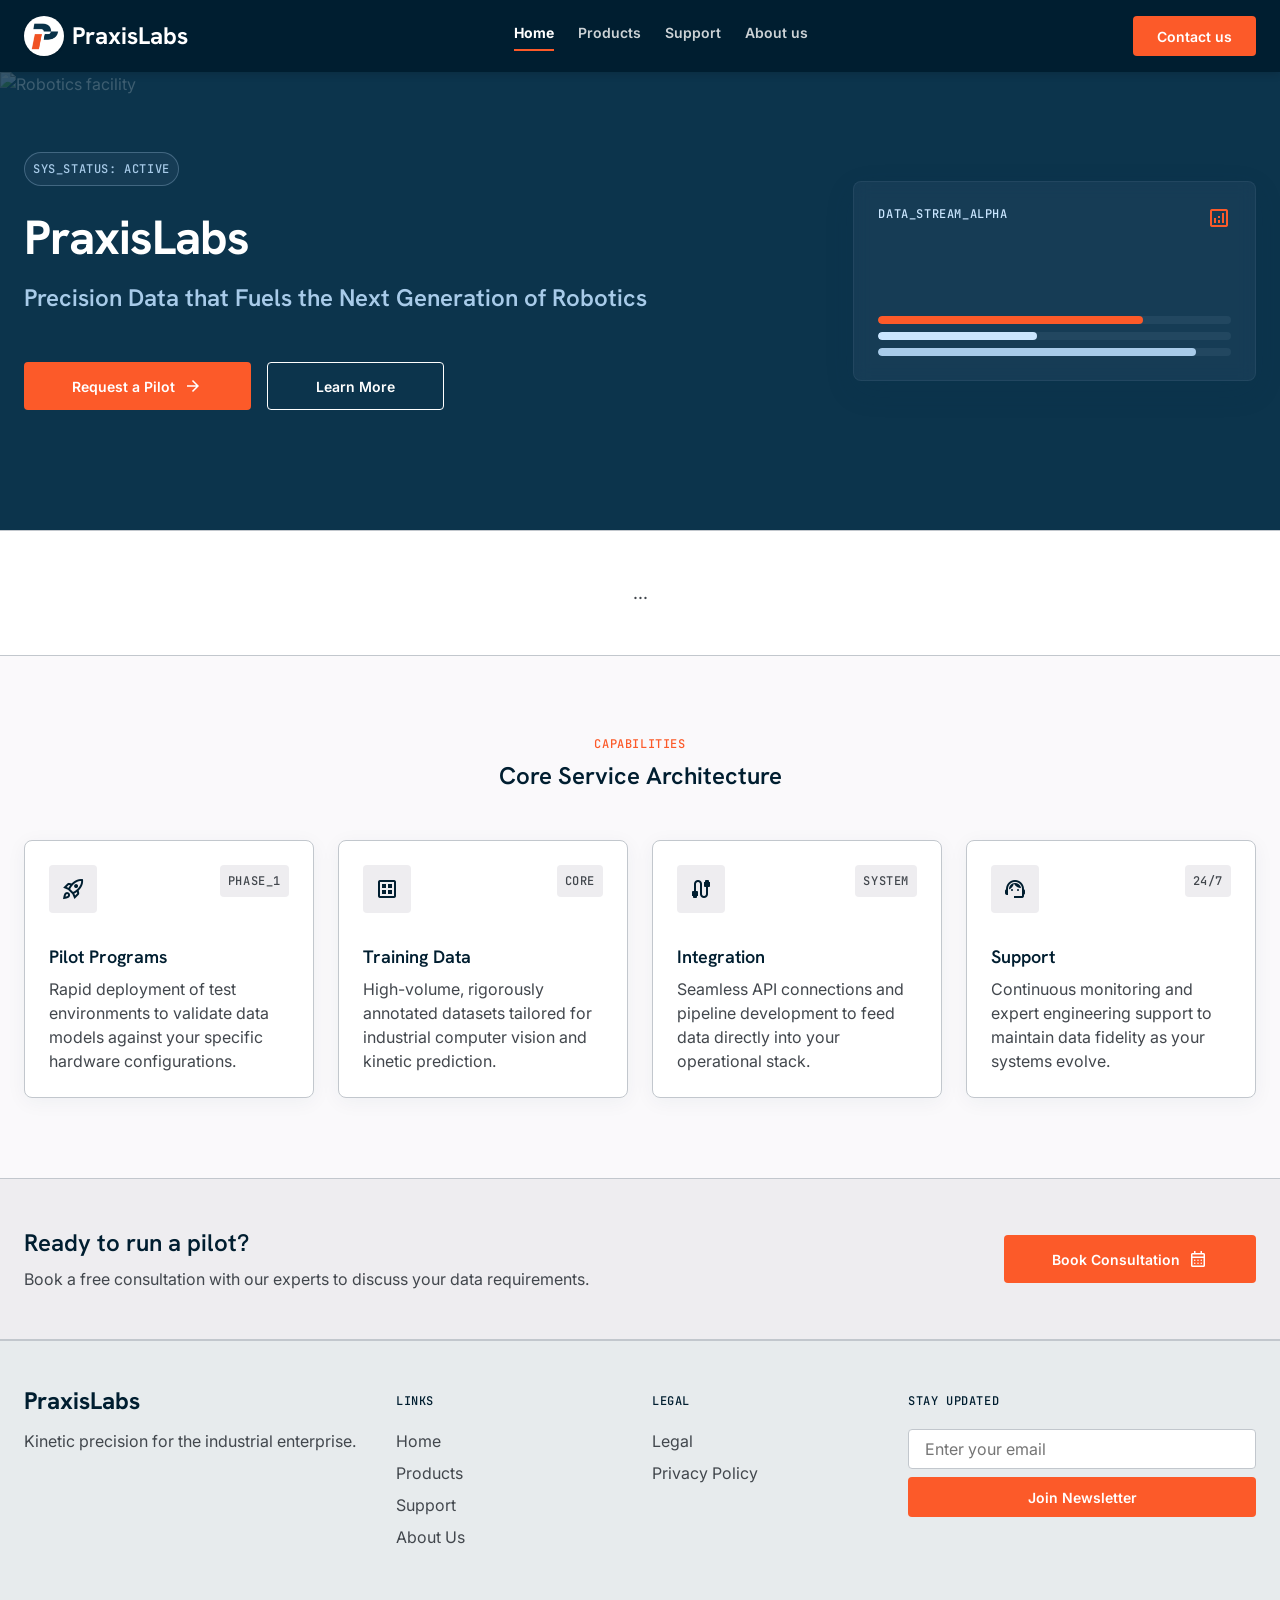
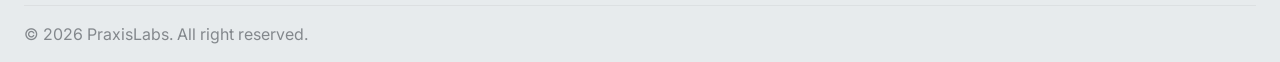
==== index.html @ 70501f69 "Initial commit: PraxisLabs website with Home, Support, About, Contact pages" ====
<!DOCTYPE html>
<html lang="en">
<head>
<meta charset="utf-8"/>
<meta name="viewport" content="width=device-width, initial-scale=1.0"/>
<title>PraxisLabs - Precision Data for Robotics</title>
<meta name="description" content="PraxisLabs provides labeled robot data, matched with different robots and components. Precision data that fuels the next generation of robotics."/>
<link rel="stylesheet" href="index.css"/>
</head>
<body>

<!-- ===== NAVBAR ===== -->
<nav class="navbar" id="navbar">
  <div class="navbar-inner">
    <div class="navbar-brand">
      <div class="logo-circle"><img alt="PraxisLabs Logo" src="praxislabs_robotics_data_website/photos/logo.png"/></div>
      <span class="brand-name" style="color:#fff">PraxisLabs</span>
    </div>
    <div class="navbar-links" id="nav-links">
      <a href="#" data-page="home" class="active">Home</a>
      <a href="#" data-page="products">Products</a>
      <a href="#" data-page="support">Support</a>
      <a href="#" data-page="about">About us</a>
    </div>
    <div style="display:flex;align-items:center;gap:16px">
      <button class="btn-contact-nav" data-page="contact">Contact us</button>
      <button class="hamburger" id="hamburger"><span class="material-symbols-outlined">menu</span></button>
    </div>
  </div>
</nav>

<div class="page-content">

<!-- ===== HOME PAGE ===== -->
<div class="page active" id="page-home">
  <section class="hero">
    <div class="hero-bg"><img alt="Robotics facility" src="https://images.unsplash.com/photo-1485827404703-89b55fcc595e?w=1400&q=80"/></div>
    <div class="container hero-content">
      <div class="hero-grid">
        <div>
          <div style="margin-bottom:24px"><span class="chip" style="background:rgba(64,98,124,0.2);color:#a8cbe9;border:1px solid rgba(168,203,233,0.3);border-radius:9999px">SYS_STATUS: ACTIVE</span></div>
          <h1 class="display-lg" style="margin-bottom:16px">PraxisLabs</h1>
          <h2 class="headline-md hero-tagline">Precision Data that Fuels the Next Generation of Robotics</h2>
          <div class="hero-buttons">
            <button class="btn-primary" data-page="contact">Request a Pilot <span class="material-symbols-outlined" style="font-size:20px">arrow_forward</span></button>
            <button class="btn-secondary" onclick="document.getElementById('intro-section').scrollIntoView({behavior:'smooth'})">Learn More</button>
          </div>
        </div>
        <div class="data-panel-wrap">
          <div class="data-panel">
            <div style="display:flex;justify-content:space-between;align-items:start"><span class="label-sm" style="color:#cae6ff">DATA_STREAM_ALPHA</span><span class="material-symbols-outlined" style="color:#fc5a29">analytics</span></div>
            <div style="display:flex;flex-direction:column;gap:8px;margin-top:48px">
              <div class="progress-bar"><div class="progress-fill" style="width:75%;background:#fc5a29"></div></div>
              <div class="progress-bar"><div class="progress-fill" style="width:45%;background:#cae6ff"></div></div>
              <div class="progress-bar"><div class="progress-fill" style="width:90%;background:#a8cbe9"></div></div>
            </div>
          </div>
        </div>
      </div>
    </div>
  </section>
  <section class="intro-section" id="intro-section">
    <div class="container" style="text-align:center">
      <p class="body-lg" style="color:var(--on-surface-variant);max-width:768px;margin:0 auto">...</p>
    </div>
  </section>
  <section class="services-section">
    <div class="container">
      <div style="text-align:center;margin-bottom:48px">
        <span class="label-sm" style="color:var(--secondary-container);text-transform:uppercase;display:block;margin-bottom:8px">Capabilities</span>
        <h2 class="headline-md" style="color:var(--primary)">Core Service Architecture</h2>
      </div>
      <div class="services-grid">
        <div class="card service-card"><div style="display:flex;justify-content:space-between;align-items:start;margin-bottom:16px"><div class="icon-box"><span class="material-symbols-outlined">rocket_launch</span></div><span class="chip">PHASE_1</span></div><h3 class="headline-md" style="font-size:18px;line-height:24px;color:var(--primary);margin-bottom:8px">Pilot Programs</h3><p class="body-md" style="color:var(--on-surface-variant)">Rapid deployment of test environments to validate data models against your specific hardware configurations.</p></div>
        <div class="card service-card"><div style="display:flex;justify-content:space-between;align-items:start;margin-bottom:16px"><div class="icon-box"><span class="material-symbols-outlined">dataset</span></div><span class="chip">CORE</span></div><h3 class="headline-md" style="font-size:18px;line-height:24px;color:var(--primary);margin-bottom:8px">Training Data</h3><p class="body-md" style="color:var(--on-surface-variant)">High-volume, rigorously annotated datasets tailored for industrial computer vision and kinetic prediction.</p></div>
        <div class="card service-card"><div style="display:flex;justify-content:space-between;align-items:start;margin-bottom:16px"><div class="icon-box"><span class="material-symbols-outlined">cable</span></div><span class="chip">SYSTEM</span></div><h3 class="headline-md" style="font-size:18px;line-height:24px;color:var(--primary);margin-bottom:8px">Integration</h3><p class="body-md" style="color:var(--on-surface-variant)">Seamless API connections and pipeline development to feed data directly into your operational stack.</p></div>
        <div class="card service-card"><div style="display:flex;justify-content:space-between;align-items:start;margin-bottom:16px"><div class="icon-box"><span class="material-symbols-outlined">support_agent</span></div><span class="chip">24/7</span></div><h3 class="headline-md" style="font-size:18px;line-height:24px;color:var(--primary);margin-bottom:8px">Support</h3><p class="body-md" style="color:var(--on-surface-variant)">Continuous monitoring and expert engineering support to maintain data fidelity as your systems evolve.</p></div>
      </div>
    </div>
  </section>
  <section class="cta-banner">
    <div class="container"><div class="cta-inner">
      <div><h2 class="headline-md" style="color:var(--primary);margin-bottom:8px">Ready to run a pilot?</h2><p class="body-md" style="color:var(--on-surface-variant)">Book a free consultation with our experts to discuss your data requirements.</p></div>
      <button class="btn-primary" data-page="contact" style="white-space:nowrap">Book Consultation <span class="material-symbols-outlined" style="font-size:20px">calendar_month</span></button>
    </div></div>
  </section>
</div>

<!-- ===== SUPPORT PAGE ===== -->
<div class="page" id="page-support">
  <main class="container" style="padding-top:48px;padding-bottom:48px">
    <section class="support-hero">
      <h1 class="display-lg" style="color:var(--primary);margin-bottom:16px">How can we help?</h1>
      <div class="search-bar"><span class="material-symbols-outlined">search</span><input type="text" placeholder="Search for your problems…"/></div>
    </section>
    <section class="contact-grid">
      <div class="card contact-option"><div class="icon-circle"><span class="material-symbols-outlined">mail</span></div><h3 class="headline-md" style="color:var(--primary);margin-bottom:8px">Email Support</h3><p class="body-md" style="color:var(--on-surface-variant);margin-bottom:16px">Get in touch with our technical team directly.</p><a href="mailto:support@praxis.com" class="btn-text" style="color:var(--secondary-container);margin-top:auto">support@praxis.com</a></div>
      <div class="card contact-option"><div class="icon-circle"><span class="material-symbols-outlined">confirmation_number</span></div><h3 class="headline-md" style="color:var(--primary);margin-bottom:8px">Submit a Ticket</h3><p class="body-md" style="color:var(--on-surface-variant);margin-bottom:16px">Report an issue and track its resolution status.</p><button class="btn-sm" style="margin-top:auto">Open Portal</button></div>
      <div class="card contact-option" style="position:relative;overflow:hidden"><div style="position:absolute;top:16px;right:16px" class="chip">Active Pilots Only</div><div class="icon-circle" style="margin-top:8px"><span class="material-symbols-outlined">phone</span></div><h3 class="headline-md" style="color:var(--primary);margin-bottom:8px">Phone Support</h3><p class="body-md" style="color:var(--on-surface-variant);margin-bottom:16px">Immediate assistance for critical deployment issues.</p><button class="btn-outline-navy" style="margin-top:auto">Request Callback</button></div>
    </section>
    <section class="faq-section">
      <h2 class="display-lg-mobile" style="color:var(--primary);margin-bottom:24px;padding-bottom:8px;border-bottom:1px solid var(--outline-variant)">Frequently Asked Questions</h2>
      <div id="faq-list"></div>
    </section>
    <div class="response-time"><span class="material-symbols-outlined" style="font-size:20px">schedule</span><span class="label-sm">We reply within 1 business day</span></div>
  </main>
</div>

<!-- ===== ABOUT PAGE ===== -->
<div class="page" id="page-about">
  <header class="about-hero">
    <div class="container"><div class="about-hero-grid">
      <div>
        <span class="chip" style="margin-bottom:16px;display:inline-block;border-radius:9999px;border:1px solid var(--outline-variant);background:var(--surface-high)">SYSTEM_INIT: ABOUT_US</span>
        <h1 class="display-lg" style="color:var(--primary);margin-bottom:24px">Engineering the future of high-velocity logistics.</h1>
        <p class="body-lg" style="color:var(--on-surface-variant);max-width:640px">We are building the foundational robotics infrastructure to make automation accessible, reliable, and scalable across Southeast Asia and beyond.</p>
      </div>
      <div class="about-hero-img"><img alt="Robotic arm" src="https://images.unsplash.com/photo-1561557944-6e7860d1a7eb?w=800&q=80"/></div>
    </div></div>
  </header>
  <section style="padding:48px 0"><div class="container"><div class="mission-vision">
    <div class="card mv-card"><div class="accent-bar" style="background:var(--secondary-container)"></div><div style="display:flex;justify-content:space-between;align-items:start;margin-bottom:16px"><h2 class="headline-md" style="color:var(--primary)">Mission</h2><span class="chip">EXEC_01</span></div><p class="body-md" style="color:var(--on-surface-variant)">To actively support robotics companies and startups by accelerating hardware and software adoption throughout Vietnam and the broader Southeast Asian region. We provide the technical backbone required for rapid scaling.</p><div class="tags"><span class="chip-outline">Robotics</span><span class="chip-outline">Vietnam</span><span class="chip-outline">SEA Adoption</span></div></div>
    <div class="card mv-card"><div class="accent-bar" style="background:var(--primary-container)"></div><div style="display:flex;justify-content:space-between;align-items:start;margin-bottom:16px"><h2 class="headline-md" style="color:var(--primary)">Vision</h2><span class="chip">EXEC_02</span></div><p class="body-md" style="color:var(--on-surface-variant)">A future where every manufacturer, warehouse operator, and logistics provider — regardless of size — can afford to benefit from automation. We envision high-precision kinetic systems as standard operational components.</p><div class="tags"><span class="chip-outline">Affordability</span><span class="chip-outline">Logistics</span><span class="chip-outline">Manufacturing</span></div></div>
  </div></div></section>
  <section class="story-section"><div class="container"><div class="story-grid">
    <div class="story-images"><img alt="Factory floor" src="https://images.unsplash.com/photo-1565043589221-1a6fd9ae45c7?w=600&q=80"/><img alt="Team engineering" src="https://images.unsplash.com/photo-1581091226825-a6a2a5aee158?w=600&q=80"/></div>
    <div><h2 class="headline-md" style="color:var(--primary);margin-bottom:16px">Our Story</h2>
      <p class="body-md" style="color:var(--on-surface-variant);margin-bottom:16px">PraxisLabs emerged from a critical observation: while the demand for automation in Southeast Asia was accelerating, the infrastructure to support it remained fragmented and cost-prohibitive. Our founders recognized that the barrier wasn't just hardware, but the seamless integration of heavy industry mechanisms with high-velocity data systems.</p>
      <p class="body-md" style="color:var(--on-surface-variant);margin-bottom:16px">We built our foundational architecture to bridge this gap. By developing modular, highly reliable robotic components alongside a sophisticated data layer, we created a system that feels engineered rather than merely assembled.</p>
      <p class="body-md" style="color:var(--on-surface-variant)">Today, PraxisLabs operates at the intersection of rugged reliability and technical superiority. We are dedicated to lowering the barrier to entry for advanced robotics across Vietnam and SEA.</p>
    </div>
  </div></div></section>
  <section class="timeline-section"><div class="container">
    <h2 class="headline-md" style="color:var(--primary);margin-bottom:48px;text-align:center">Operational Roadmap</h2>
    <div class="timeline"><div class="timeline-line"></div>
      <div class="timeline-item"><div class="timeline-left"><h3 class="headline-md" style="color:var(--primary)">Founding</h3><p class="body-md" style="color:var(--on-surface-variant);margin-top:8px">Establishment of PraxisLabs core engineering team and initial architectural framework.</p></div><div class="timeline-dot" style="border:2px solid var(--secondary-container)"><div class="timeline-dot-inner" style="background:var(--secondary-container)"></div></div><div class="timeline-right"><span class="timeline-badge" style="background:var(--secondary-fixed-dim);color:var(--secondary)">2025</span></div></div>
      <div class="timeline-item"><div class="timeline-left"><span class="timeline-badge" style="background:var(--secondary-fixed-dim);color:var(--secondary)">06/2026</span></div><div class="timeline-dot" style="border:2px solid var(--primary-container)"><div class="timeline-dot-inner" style="background:var(--primary-container)"></div></div><div class="timeline-right"><h3 class="headline-md" style="color:var(--primary)">First Pilot</h3><p class="body-md" style="color:var(--on-surface-variant);margin-top:8px">Deployment of beta systems in selected logistics hubs across Vietnam.</p></div></div>
      <div class="timeline-item"><div class="timeline-left"><h3 class="headline-md" style="color:var(--primary)">Key Product Launches</h3><p class="body-md" style="color:var(--on-surface-variant);margin-top:8px">Full commercial availability of our primary automation suite for the SEA market.</p></div><div class="timeline-dot" style="border:2px solid var(--outline)"><div class="timeline-dot-inner" style="background:var(--outline)"></div></div><div class="timeline-right"><span class="timeline-badge" style="border:1px solid var(--outline);color:var(--outline)">12/2026</span></div></div>
    </div>
  </div></section>
  <section class="team-section"><div class="container">
    <div style="display:flex;justify-content:space-between;align-items:end;margin-bottom:48px;padding-bottom:16px;border-bottom:1px solid var(--outline-variant)"><div><span class="label-sm" style="color:var(--primary);display:block;margin-bottom:8px">PERSONNEL_DATA</span><h2 class="headline-md" style="color:var(--primary)">Core Team</h2></div></div>
    <div class="team-grid" id="team-grid"></div>
  </div></section>
  <section class="hiring-section"><div class="container">
    <h2 class="display-lg" style="margin-bottom:16px">Join the Interface</h2>
    <p class="body-lg" style="color:var(--on-primary-container);max-width:640px;margin:0 auto 24px;opacity:0.85">We are actively seeking engineers, designers, and operators who thrive at the intersection of heavy industry and high-velocity data.</p>
    <a href="#" class="btn-primary">View Open Roles</a>
  </div></section>
</div>

<!-- ===== CONTACT PAGE ===== -->
<div class="page" id="page-contact">
  <main class="container" style="padding-top:48px;padding-bottom:48px">
    <div class="contact-header">
      <h1 class="display-lg" style="color:var(--primary);margin-bottom:16px">Get in touch</h1>
      <p class="body-lg" style="color:var(--on-surface-variant)">Whether you have a question about features, pricing, need a demo, or anything else, our team is ready to answer all your questions.</p>
    </div>
    <div class="contact-layout">
      <div class="card form-card">
        <div style="display:flex;justify-content:space-between;align-items:start;margin-bottom:16px"><h2 class="headline-md" style="color:var(--primary)">Send a Message</h2><span class="chip">24HR_SLA</span></div>
        <p class="body-md" style="color:var(--on-surface-variant);margin-bottom:24px;border-left:2px solid var(--secondary-container);padding-left:8px">We'll get back to you within 1 business day</p>
        <form id="contact-form" onsubmit="return handleSubmit(event)">
          <div class="form-row"><div class="form-group"><label for="firstName">First Name</label><input type="text" id="firstName" required/></div><div class="form-group"><label for="lastName">Last Name</label><input type="text" id="lastName" required/></div></div>
          <div class="form-row"><div class="form-group"><label for="workEmail">Work Email</label><input type="email" id="workEmail" required/></div><div class="form-group"><label for="company">Company</label><input type="text" id="company"/></div></div>
          <div class="form-group"><label for="topic">Topic</label><select id="topic"><option>Sales Inquiry</option><option>Technical Support</option><option>Partnership</option><option>Pilot Program</option><option>Other</option></select></div>
          <div class="form-group"><label for="message">Message</label><textarea id="message" rows="4"></textarea></div>
          <button type="submit" class="btn-primary" style="width:100%;margin-top:24px">Submit Request</button>
        </form>
      </div>
      <div class="sidebar-cards">
        <div class="card">
          <div style="display:flex;align-items:center;gap:8px;margin-bottom:16px"><span class="material-symbols-outlined" style="color:var(--secondary-container);font-variation-settings:'FILL' 1">corporate_fare</span><h3 class="headline-md" style="color:var(--primary)">Headquarters</h3></div>
          <div style="display:flex;align-items:start;gap:8px;color:var(--on-surface-variant)"><span class="material-symbols-outlined" style="font-size:20px;color:var(--outline);margin-top:2px">location_on</span><span>Praxis Tower<br/>Gia Lam District<br/>Hanoi</span></div>
          <div style="height:150px;margin-top:12px;border-radius:var(--radius);overflow:hidden;border:1px solid var(--outline-variant);background:var(--surface-high);display:flex;align-items:center;justify-content:center"><span class="material-symbols-outlined" style="font-size:48px;color:var(--outline)">map</span></div>
        </div>
        <div class="card">
          <h3 class="headline-md" style="color:var(--primary);margin-bottom:16px">Direct Contact</h3>
          <div style="display:flex;flex-direction:column;gap:16px">
            <div class="contact-row"><span class="material-symbols-outlined">mail</span><div><p class="label-sm" style="color:var(--on-surface-variant)">EXECUTIVE</p><a href="mailto:ceo@praxis.com" class="body-md" style="color:var(--primary)">ceo@praxis.com</a></div></div>
            <div class="contact-row"><span class="material-symbols-outlined">support_agent</span><div><p class="label-sm" style="color:var(--on-surface-variant)">TECHNICAL SUPPORT</p><a href="mailto:support@praxis.com" class="body-md" style="color:var(--primary)">support@praxis.com</a></div></div>
            <div class="contact-row"><span class="material-symbols-outlined">call</span><div><p class="label-sm" style="color:var(--on-surface-variant)">PHONE</p><p class="body-md" style="color:var(--primary)">0987654321</p></div></div>
          </div>
        </div>
        <div class="card hours-card">
          <div><p class="label-sm" style="color:var(--on-surface-variant);margin-bottom:4px">OPERATING HOURS</p><p class="body-md" style="color:var(--primary);font-weight:600">9:00 a.m. - 6:00 p.m.</p></div>
          <span class="online-badge"><span class="online-dot"></span> ONLINE</span>
        </div>
        <div style="padding:16px 0">
          <p class="label-sm" style="color:var(--on-surface-variant);margin-bottom:8px">FOLLOW US</p>
          <div class="social-links">
            <a href="#" title="LinkedIn"><img src="praxislabs_robotics_data_website/photos/icon-LinkedIn.png" alt="LinkedIn" class="social-icon"/></a>
            <a href="#" title="X / Twitter"><img src="praxislabs_robotics_data_website/photos/icon-X.png" alt="X" class="social-icon"/></a>
            <a href="#" title="YouTube"><img src="praxislabs_robotics_data_website/photos/icon-Youtube.png" alt="YouTube" class="social-icon"/></a>
            <a href="#" title="Facebook"><img src="praxislabs_robotics_data_website/photos/icon-Facebook.png" alt="Facebook" class="social-icon"/></a>
          </div>
        </div>
      </div>
    </div>
  </main>
</div>

<!-- ===== PRODUCTS PAGE (placeholder) ===== -->
<div class="page" id="page-products">
  <div class="container" style="padding:80px 0;text-align:center">
    <span class="chip" style="margin-bottom:16px;display:inline-block">COMING_SOON</span>
    <h1 class="display-lg" style="color:var(--primary);margin-bottom:16px">Products</h1>
    <p class="body-lg" style="color:var(--on-surface-variant);max-width:480px;margin:0 auto">Our product catalog is being finalized. Contact us to learn about our current offerings.</p>
    <button class="btn-primary" data-page="contact" style="margin-top:32px">Contact Us</button>
  </div>
</div>

</div><!-- end page-content -->

<!-- ===== FOOTER ===== -->
<footer class="footer" id="site-footer">
  <div class="container">
    <div class="footer-grid">
      <div class="footer-brand"><div class="brand-name">PraxisLabs</div><p class="body-md" style="color:var(--on-surface-variant)">Kinetic precision for the industrial enterprise.</p></div>
      <div><h4>Links</h4><a href="#" data-page="home">Home</a><a href="#" data-page="products">Products</a><a href="#" data-page="support">Support</a><a href="#" data-page="about">About Us</a></div>
      <div><h4>Legal</h4><a href="#">Legal</a><a href="#">Privacy Policy</a></div>
      <div><h4>Stay Updated</h4><div class="footer-newsletter"><input type="email" placeholder="Enter your email"/><button class="btn-sm" style="width:100%;justify-content:center">Join Newsletter</button></div></div>
    </div>
    <div class="footer-bottom">&copy; 2026 PraxisLabs. All right reserved.</div>
  </div>
</footer>

<script src="app.js"></script>
</body>
</html>
---- index.css ----
/* ===== PraxisLabs Design System - Kinetic Precision ===== */
@import url('https://fonts.googleapis.com/css2?family=Hanken+Grotesk:wght@600;700&family=Inter:wght@400;600&family=JetBrains+Mono:wght@500&display=swap');
@import url('https://fonts.googleapis.com/css2?family=Material+Symbols+Outlined:wght,FILL@100..700,0..1&display=swap');

/* ===== CSS Reset & Variables ===== */
:root {
  --deep-navy: #0C344C;
  --safety-orange: #F45424;
  --light-gray: #E7EBED;
  --soft-peach: #FDE6DF;
  --background: #faf9fb;
  --surface-lowest: #ffffff;
  --surface-low: #f4f3f5;
  --surface-container: #eeedf0;
  --surface-high: #e8e8ea;
  --surface-highest: #e3e2e4;
  --on-surface: #1a1c1e;
  --on-surface-variant: #42474d;
  --outline: #72787d;
  --outline-variant: #c2c7cd;
  --primary: #001e30;
  --primary-container: #0c344c;
  --on-primary: #ffffff;
  --on-primary-container: #7b9db9;
  --primary-fixed: #cae6ff;
  --primary-fixed-dim: #a8cbe9;
  --secondary: #b12e00;
  --secondary-container: #fc5a29;
  --on-secondary: #ffffff;
  --secondary-fixed-dim: #ffb5a0;
  --surface-tint: #40627c;
  --shadow-soft: 0px 4px 20px rgba(12,52,76,0.05);
  --shadow-hover: 0px 10px 30px rgba(12,52,76,0.12);
  --nav-height: 72px;
  --container-max: 1280px;
  --gutter: 24px;
  --radius-sm: 0.125rem;
  --radius: 0.25rem;
  --radius-lg: 0.5rem;
  --radius-full: 9999px;
}

*, *::before, *::after { box-sizing: border-box; margin: 0; padding: 0; }

html { scroll-behavior: smooth; }

body {
  font-family: 'Inter', sans-serif;
  font-size: 16px;
  line-height: 24px;
  color: var(--on-surface);
  background: var(--background);
  -webkit-font-smoothing: antialiased;
  min-height: 100vh;
}

h1, h2, h3, h4, h5, h6 { font-family: 'Hanken Grotesk', sans-serif; }
.mono { font-family: 'JetBrains Mono', monospace; }

a { text-decoration: none; color: inherit; }
img { max-width: 100%; display: block; }
button { cursor: pointer; border: none; font-family: inherit; }
input, select, textarea { font-family: inherit; }
ul { list-style: none; }

.material-symbols-outlined {
  font-family: 'Material Symbols Outlined';
  font-weight: normal; font-style: normal; font-size: 24px;
  line-height: 1; letter-spacing: normal; text-transform: none;
  display: inline-block; white-space: nowrap; direction: ltr;
  -webkit-font-feature-settings: 'liga';
  -webkit-font-smoothing: antialiased;
}

/* ===== Layout ===== */
.container { max-width: var(--container-max); margin: 0 auto; padding: 0 var(--gutter); width: 100%; }

/* ===== Typography ===== */
.display-lg { font-family: 'Hanken Grotesk', sans-serif; font-size: 48px; font-weight: 700; line-height: 56px; letter-spacing: -0.02em; }
.display-lg-mobile { font-family: 'Hanken Grotesk', sans-serif; font-size: 32px; font-weight: 700; line-height: 40px; letter-spacing: -0.01em; }
.headline-md { font-family: 'Hanken Grotesk', sans-serif; font-size: 24px; font-weight: 600; line-height: 32px; }
.body-lg { font-family: 'Inter', sans-serif; font-size: 18px; font-weight: 400; line-height: 28px; }
.body-md { font-family: 'Inter', sans-serif; font-size: 16px; font-weight: 400; line-height: 24px; }
.label-sm { font-family: 'JetBrains Mono', monospace; font-size: 12px; font-weight: 500; line-height: 16px; letter-spacing: 0.05em; }
.btn-text { font-family: 'Inter', sans-serif; font-size: 14px; font-weight: 600; line-height: 20px; }

/* ===== Navigation ===== */
.navbar {
  position: fixed; top: 0; left: 0; width: 100%; z-index: 100;
  background: var(--primary); height: var(--nav-height);
  box-shadow: 0 2px 8px rgba(0,0,0,0.15);
}
.navbar-inner {
  max-width: var(--container-max); margin: 0 auto; padding: 0 var(--gutter);
  display: flex; align-items: center; justify-content: space-between; height: 100%;
}
.navbar-brand { display: flex; align-items: center; gap: 8px; }
.navbar-brand .logo-circle {
  width: 40px; height: 40px; background: white; border-radius: 50%;
  display: flex; align-items: center; justify-content: center; padding: 4px;
  box-shadow: 0 1px 3px rgba(0,0,0,0.1);
}
.navbar-brand .logo-circle img { width: 100%; height: 100%; object-fit: contain; }
.navbar-brand .brand-name {
  font-family: 'Hanken Grotesk', sans-serif; font-size: 24px; font-weight: 700;
  color: var(--on-primary);
}
.navbar-links { display: flex; align-items: center; gap: 24px; }
.navbar-links a {
  color: var(--on-primary); opacity: 0.8; font-size: 14px; font-weight: 600;
  transition: all 0.2s; padding-bottom: 4px; border-bottom: 2px solid transparent;
}
.navbar-links a:hover { opacity: 1; color: var(--secondary-container); }
.navbar-links a.active {
  opacity: 1; font-weight: 700;
  border-bottom-color: var(--secondary-container);
}
.btn-contact-nav {
  background: var(--secondary-container); color: var(--on-primary);
  font-size: 14px; font-weight: 600; height: 40px; padding: 0 24px;
  border-radius: var(--radius); display: flex; align-items: center;
  transition: background 0.2s;
}
.btn-contact-nav:hover { background: var(--secondary); }

.hamburger { display: none; background: none; color: var(--on-primary); font-size: 28px; }

/* ===== Buttons ===== */
.btn-primary {
  background: var(--secondary-container); color: var(--on-primary);
  font-size: 14px; font-weight: 600; height: 48px; padding: 0 48px;
  border-radius: var(--radius); display: inline-flex; align-items: center; justify-content: center;
  gap: 8px; transition: background 0.2s;
}
.btn-primary:hover { background: var(--secondary); }
.btn-secondary {
  background: transparent; color: var(--on-primary); border: 1px solid var(--on-primary);
  font-size: 14px; font-weight: 600; height: 48px; padding: 0 48px;
  border-radius: var(--radius); display: inline-flex; align-items: center; justify-content: center;
  transition: background 0.2s;
}
.btn-secondary:hover { background: rgba(255,255,255,0.1); }
.btn-outline-navy {
  background: transparent; color: var(--primary); border: 1px solid var(--primary);
  font-size: 14px; font-weight: 600; height: 40px; padding: 0 24px;
  border-radius: var(--radius); display: inline-flex; align-items: center;
  transition: all 0.2s;
}
.btn-outline-navy:hover { background: var(--primary); color: var(--on-primary); }
.btn-sm {
  background: var(--secondary-container); color: var(--on-primary);
  font-size: 14px; font-weight: 600; height: 40px; padding: 0 24px;
  border-radius: var(--radius); display: inline-flex; align-items: center;
  transition: background 0.2s;
}
.btn-sm:hover { background: var(--secondary); }

/* ===== Cards ===== */
.card {
  background: var(--surface-lowest); border: 1px solid var(--outline-variant);
  border-radius: var(--radius-lg); padding: 24px;
  box-shadow: var(--shadow-soft);
  transition: all 0.3s;
}
.card:hover { transform: translateY(-2px); box-shadow: var(--shadow-hover); }

/* ===== Chip / Tag ===== */
.chip {
  display: inline-flex; align-items: center; padding: 4px 8px;
  background: var(--surface-container); color: var(--on-surface-variant);
  border-radius: var(--radius); font-family: 'JetBrains Mono', monospace;
  font-size: 12px; font-weight: 500; letter-spacing: 0.05em;
}
.chip-outline {
  display: inline-flex; align-items: center; padding: 4px 8px;
  border: 1px solid var(--outline-variant); color: var(--outline);
  border-radius: var(--radius-full); font-family: 'JetBrains Mono', monospace;
  font-size: 12px; font-weight: 500; letter-spacing: 0.05em;
}

/* ===== Page Content ===== */
.page-content { padding-top: var(--nav-height); }
.page { display: none; }
.page.active { display: block; }

/* ===== Hero Section ===== */
.hero {
  position: relative; background: var(--primary-container); color: var(--on-primary);
  overflow: hidden; padding: 80px 0 120px; border-bottom: 1px solid var(--outline-variant);
}
.hero-bg {
  position: absolute; inset: 0; opacity: 0.2; z-index: 0;
}
.hero-bg img { width: 100%; height: 100%; object-fit: cover; }
.hero-content { position: relative; z-index: 1; }
.hero-grid { display: grid; grid-template-columns: 2fr 1fr; gap: var(--gutter); align-items: center; }
.hero-tagline { color: var(--primary-fixed-dim); margin-bottom: 48px; max-width: 640px; }
.hero-buttons { display: flex; gap: 16px; flex-wrap: wrap; }

.data-panel {
  background: rgba(64,98,124,0.2); border: 1px solid rgba(64,98,124,0.3);
  border-radius: var(--radius-lg); backdrop-filter: blur(8px);
  padding: 24px; display: flex; flex-direction: column; justify-content: space-between;
  box-shadow: var(--shadow-hover); min-height: 200px;
}
.progress-bar { height: 8px; background: rgba(64,98,124,0.3); border-radius: var(--radius); overflow: hidden; }
.progress-fill { height: 100%; border-radius: var(--radius); }

/* ===== Intro Section ===== */
.intro-section {
  padding: 48px 0; background: var(--surface-lowest);
  border-bottom: 1px solid var(--outline-variant);
}

/* ===== Services Section ===== */
.services-section { padding: 80px 0; }
.services-grid { display: grid; grid-template-columns: repeat(4, 1fr); gap: var(--gutter); }
.service-card .icon-box {
  width: 48px; height: 48px; background: var(--surface-container);
  display: flex; align-items: center; justify-content: center;
  border-radius: var(--radius); margin-bottom: 16px;
}
.service-card .icon-box .material-symbols-outlined { color: var(--primary); }

/* ===== CTA Banner ===== */
.cta-banner {
  padding: 48px 0; background: var(--surface-container);
  border-top: 1px solid var(--outline-variant); border-bottom: 1px solid var(--outline-variant);
}
.cta-inner {
  display: flex; align-items: center; justify-content: space-between; gap: 48px; flex-wrap: wrap;
}

/* ===== Footer ===== */
.footer { background: var(--light-gray); border-top: 1px solid var(--outline-variant); }
.footer-grid {
  display: grid; grid-template-columns: 1.5fr 1fr 1fr 1.5fr; gap: var(--gutter);
  padding: 48px 0;
}
.footer-brand .brand-name {
  font-family: 'Hanken Grotesk', sans-serif; font-size: 24px; font-weight: 700;
  color: var(--primary); margin-bottom: 16px;
}
.footer h4 {
  font-family: 'JetBrains Mono', monospace; font-size: 12px; font-weight: 500;
  letter-spacing: 0.05em; text-transform: uppercase; color: var(--primary);
  margin-bottom: 16px;
}
.footer a {
  color: var(--on-surface-variant); font-size: 16px; transition: color 0.2s;
  display: block; margin-bottom: 8px;
}
.footer a:hover { color: var(--secondary); }
.footer-newsletter { display: flex; flex-direction: column; gap: 8px; }
.footer-newsletter input {
  height: 40px; padding: 0 16px; background: var(--surface-lowest);
  border: 1px solid var(--outline-variant); border-radius: var(--radius);
  font-size: 16px; outline: none; transition: border 0.2s;
}
.footer-newsletter input:focus { border-color: var(--secondary-container); box-shadow: 0 0 0 3px var(--soft-peach); }
.footer-bottom {
  border-top: 1px solid rgba(0,0,0,0.08); padding: 16px 0;
  color: var(--on-surface-variant); opacity: 0.6; font-size: 16px;
}

/* ===== Support Page ===== */
.support-hero { padding: 48px 0; text-align: center; }
.search-bar {
  position: relative; max-width: 640px; margin: 0 auto;
}
.search-bar .material-symbols-outlined {
  position: absolute; left: 16px; top: 50%; transform: translateY(-50%); color: var(--outline);
}
.search-bar input {
  width: 100%; height: 64px; padding: 0 16px 0 52px; border-radius: var(--radius);
  background: var(--surface-lowest); border: 1px solid var(--outline-variant);
  font-size: 18px; box-shadow: var(--shadow-soft); outline: none; transition: all 0.2s;
}
.search-bar input:focus { border-color: var(--secondary-container); box-shadow: 0 0 0 4px rgba(252,90,41,0.15); }

.contact-grid { display: grid; grid-template-columns: repeat(3, 1fr); gap: var(--gutter); margin-bottom: 48px; }
.contact-option {
  display: flex; flex-direction: column; align-items: center; text-align: center;
}
.contact-option .icon-circle {
  width: 64px; height: 64px; border-radius: 50%;
  background: rgba(168,203,233,0.2); display: flex; align-items: center;
  justify-content: center; margin-bottom: 16px;
}
.contact-option .icon-circle .material-symbols-outlined { color: var(--primary); font-size: 32px; }

/* ===== FAQ ===== */
.faq-section { max-width: 768px; margin: 0 auto 48px; }
.faq-item {
  background: var(--surface-lowest); border: 1px solid var(--outline-variant);
  border-radius: var(--radius); margin-bottom: 16px; box-shadow: var(--shadow-soft);
  overflow: hidden;
}
.faq-question {
  width: 100%; display: flex; align-items: center; justify-content: space-between;
  padding: 16px; background: none; text-align: left;
  font-family: 'Hanken Grotesk', sans-serif; font-size: 18px; font-weight: 600;
  color: var(--primary); cursor: pointer; transition: background 0.2s;
}
.faq-question:hover { background: var(--surface-low); }
.faq-question .material-symbols-outlined { transition: transform 0.3s; color: var(--outline); }
.faq-item.open .faq-question .material-symbols-outlined { transform: rotate(180deg); }
.faq-answer {
  max-height: 0; overflow: hidden; transition: max-height 0.4s ease, padding 0.3s;
  padding: 0 16px; color: var(--on-surface-variant); font-size: 16px; line-height: 24px;
}
.faq-item.open .faq-answer { max-height: 300px; padding: 0 16px 16px; }

.response-time {
  display: flex; align-items: center; gap: 8px; justify-content: center;
  padding: 24px; color: var(--primary); font-weight: 500;
}

/* ===== About Page ===== */
.about-hero {
  background: var(--surface-low); padding: 48px 0 64px;
  border-bottom: 1px solid var(--outline-variant);
}
.about-hero-grid { display: grid; grid-template-columns: 7fr 5fr; gap: var(--gutter); align-items: center; }
.about-hero-img {
  border-radius: var(--radius-lg); overflow: hidden;
  border: 1px solid var(--outline-variant); box-shadow: var(--shadow-soft);
  height: 380px; background: var(--surface-high);
}
.about-hero-img img { width: 100%; height: 100%; object-fit: cover; }

.mission-vision { display: grid; grid-template-columns: 1fr 1fr; gap: 24px; padding: 48px 0; }
.mv-card { position: relative; overflow: hidden; }
.mv-card .accent-bar { position: absolute; top: 0; left: 0; width: 4px; height: 100%; }
.mv-card .tags { display: flex; gap: 8px; margin-top: 24px; flex-wrap: wrap; }

.story-section { background: var(--surface-low); padding: 48px 0; border-top: 1px solid var(--outline-variant); border-bottom: 1px solid var(--outline-variant); }
.story-grid { display: grid; grid-template-columns: 1fr 1fr; gap: 48px; align-items: center; }
.story-images { display: grid; grid-template-columns: 1fr 1fr; gap: 8px; }
.story-images img {
  width: 100%; height: 192px; object-fit: cover; border-radius: var(--radius);
  border: 1px solid var(--outline-variant);
}
.story-images img:nth-child(2) { margin-top: 24px; }

.timeline-section { padding: 48px 0; }
.timeline { position: relative; max-width: 768px; margin: 0 auto; }
.timeline-line {
  position: absolute; left: 50%; top: 0; bottom: 0; width: 2px;
  background: var(--outline-variant); transform: translateX(-50%);
}
.timeline-item {
  position: relative; display: flex; align-items: center; margin-bottom: 48px;
}
.timeline-item:last-child { margin-bottom: 0; }
.timeline-left, .timeline-right { width: 50%; }
.timeline-left { padding-right: 48px; text-align: right; }
.timeline-right { padding-left: 48px; }
.timeline-dot {
  position: absolute; left: 50%; transform: translateX(-50%);
  width: 32px; height: 32px; background: var(--surface-lowest);
  border-radius: 50%; display: flex; align-items: center; justify-content: center;
  z-index: 1;
}
.timeline-dot-inner { width: 8px; height: 8px; border-radius: 50%; }
.timeline-badge {
  display: inline-block; padding: 4px 12px; border-radius: var(--radius);
  font-family: 'JetBrains Mono', monospace; font-size: 12px; font-weight: 500;
}

.team-section { background: var(--surface-lowest); padding: 48px 0; border-top: 1px solid var(--outline-variant); }
.team-grid { display: grid; grid-template-columns: repeat(4, 1fr); gap: 24px; }
.team-card .photo {
  width: 100%; aspect-ratio: 1; background: var(--surface-high);
  border-radius: var(--radius); border: 1px solid var(--outline-variant);
  overflow: hidden; margin-bottom: 16px; position: relative;
}
.team-card .photo img {
  width: 100%; height: 100%; object-fit: cover;
  filter: grayscale(100%); transition: filter 0.3s;
}
.team-card:hover .photo img { filter: grayscale(0%); }
.team-card .photo .id-badge {
  position: absolute; top: 8px; right: 8px; background: var(--surface-lowest);
  color: var(--primary); padding: 2px 8px; border-radius: var(--radius);
  box-shadow: 0 1px 3px rgba(0,0,0,0.1);
}
.team-card .role { color: var(--secondary-container); margin-top: 4px; }

.hiring-section {
  background: var(--primary-container); padding: 64px 0; text-align: center; color: var(--on-primary);
}

/* ===== Contact Page ===== */
.contact-header { margin-bottom: 48px; max-width: 640px; }
.contact-layout { display: grid; grid-template-columns: 7fr 5fr; gap: var(--gutter); }

.form-card { position: relative; overflow: hidden; }
.form-row { display: grid; grid-template-columns: 1fr 1fr; gap: 16px; margin-bottom: 16px; }
.form-group { margin-bottom: 16px; }
.form-group label {
  display: block; font-size: 14px; font-weight: 600; color: var(--primary);
  margin-bottom: 4px;
}
.form-group input, .form-group select, .form-group textarea {
  width: 100%; border-radius: var(--radius); border: 1px solid var(--outline-variant);
  background: var(--surface-lowest); font-size: 16px; padding: 10px 16px;
  outline: none; transition: all 0.2s;
}
.form-group input:focus, .form-group select:focus, .form-group textarea:focus {
  border-color: var(--secondary-container); box-shadow: 0 0 0 3px var(--soft-peach);
}
.form-group textarea { resize: vertical; min-height: 100px; }

.sidebar-cards { display: flex; flex-direction: column; gap: 24px; }

.contact-row {
  display: flex; align-items: center; gap: 16px; padding: 8px;
  border: 1px solid var(--outline-variant); border-radius: var(--radius);
  background: var(--background); transition: background 0.2s;
}
.contact-row:hover { background: var(--surface-container); }
.contact-row .material-symbols-outlined { color: var(--primary); font-variation-settings: 'FILL' 1; }

.hours-card {
  display: flex; align-items: center; justify-content: space-between;
}
.online-badge {
  display: inline-flex; align-items: center; gap: 4px;
  background: #e8f5e9; color: #2e7d32; padding: 4px 8px;
  border-radius: var(--radius); border: 1px solid #c8e6c9;
  font-family: 'JetBrains Mono', monospace; font-size: 12px; font-weight: 500;
}
.online-dot { width: 8px; height: 8px; border-radius: 50%; background: #4caf50; }

.social-links { display: flex; gap: 8px; margin-top: 16px; }
.social-links a {
  color: var(--primary); opacity: 0.6; transition: opacity 0.2s;
  width: 40px; height: 40px; display: flex; align-items: center; justify-content: center;
  border-radius: var(--radius); border: 1px solid var(--outline-variant);
}
.social-links a:hover { opacity: 1; background: var(--surface-container); }
.social-icon { width: 22px; height: 22px; object-fit: contain; }

/* ===== Animations ===== */
@keyframes fadeInUp {
  from { opacity: 0; transform: translateY(20px); }
  to { opacity: 1; transform: translateY(0); }
}
.animate-in { animation: fadeInUp 0.6s ease forwards; }
.delay-1 { animation-delay: 0.1s; }
.delay-2 { animation-delay: 0.2s; }
.delay-3 { animation-delay: 0.3s; }
.delay-4 { animation-delay: 0.4s; }

/* ===== Responsive ===== */
@media (max-width: 1024px) {
  .services-grid { grid-template-columns: repeat(2, 1fr); }
  .team-grid { grid-template-columns: repeat(2, 1fr); }
  .hero-grid { grid-template-columns: 1fr; }
  .hero-grid .data-panel-wrap { display: none; }
  .about-hero-grid { grid-template-columns: 1fr; }
  .about-hero-img { height: 260px; }
  .story-grid { grid-template-columns: 1fr; }
  .story-images { order: 2; }
  .contact-layout { grid-template-columns: 1fr; }
  .footer-grid { grid-template-columns: repeat(2, 1fr); }
}

@media (max-width: 768px) {
  .display-lg { font-size: 32px; line-height: 40px; letter-spacing: -0.01em; }
  .navbar-links { display: none; }
  .hamburger { display: block; }
  .navbar-links.mobile-open {
    display: flex; flex-direction: column; position: absolute;
    top: var(--nav-height); left: 0; width: 100%;
    background: var(--primary); padding: 24px; gap: 16px;
    box-shadow: 0 8px 24px rgba(0,0,0,0.2);
  }
  .services-grid { grid-template-columns: 1fr; }
  .contact-grid { grid-template-columns: 1fr; }
  .mission-vision { grid-template-columns: 1fr; }
  .team-grid { grid-template-columns: 1fr 1fr; }
  .footer-grid { grid-template-columns: 1fr; }
  .form-row { grid-template-columns: 1fr; }
  .cta-inner { flex-direction: column; text-align: center; }
  .timeline-left { display: none; }
  .timeline-line { left: 15px; }
  .timeline-dot { left: 15px; }
  .timeline-right { padding-left: 48px; width: 100%; }
  .hero-buttons { flex-direction: column; }
  .btn-primary, .btn-secondary { width: 100%; }
}
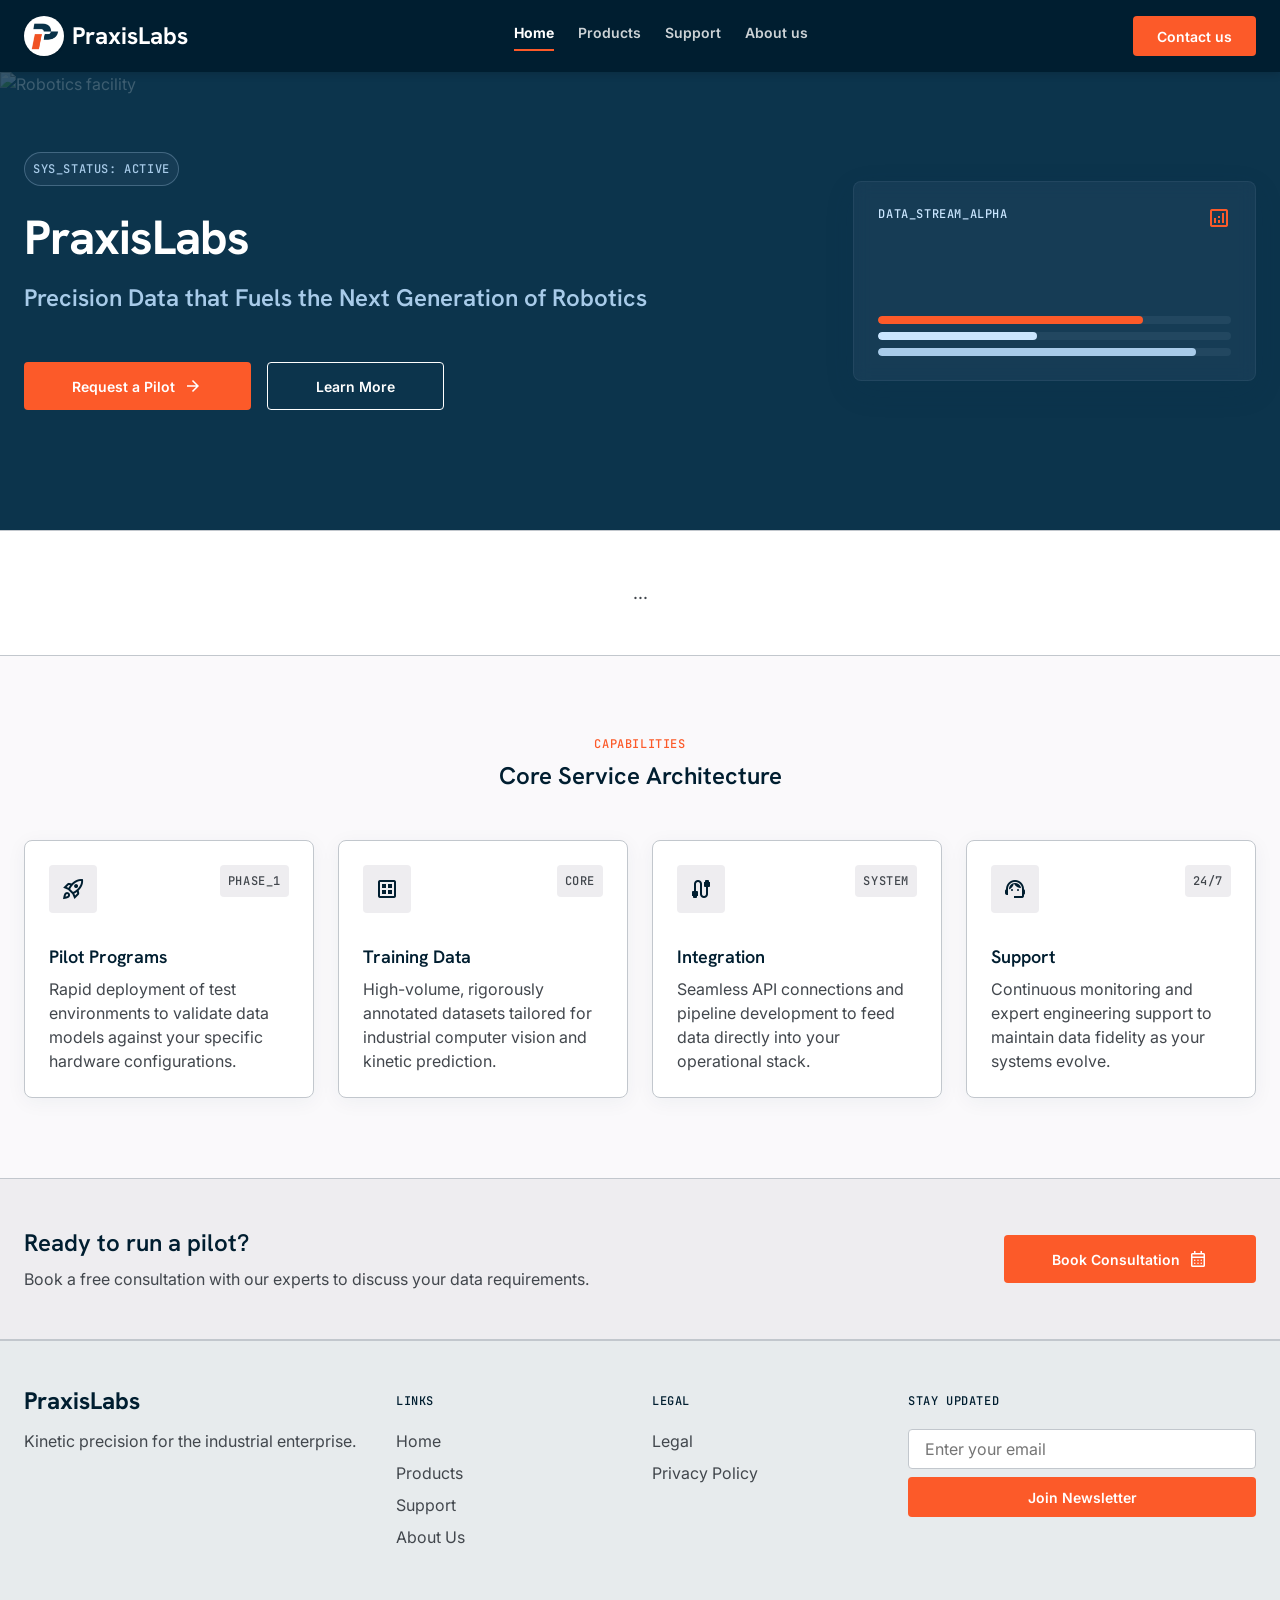
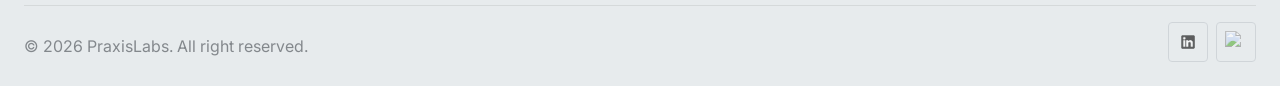
==== commit 6438c49d: "Add LinkedIn and GitHub social links to Contact page and footer" ====
--- a/index.html
+++ b/index.html
@@ -94,7 +94,7 @@
       <div class="search-bar"><span class="material-symbols-outlined">search</span><input type="text" placeholder="Search for your problems…"/></div>
     </section>
     <section class="contact-grid">
-      <div class="card contact-option"><div class="icon-circle"><span class="material-symbols-outlined">mail</span></div><h3 class="headline-md" style="color:var(--primary);margin-bottom:8px">Email Support</h3><p class="body-md" style="color:var(--on-surface-variant);margin-bottom:16px">Get in touch with our technical team directly.</p><a href="mailto:support@praxis.com" class="btn-text" style="color:var(--secondary-container);margin-top:auto">support@praxis.com</a></div>
+      <div class="card contact-option"><div class="icon-circle"><span class="material-symbols-outlined">mail</span></div><h3 class="headline-md" style="color:var(--primary);margin-bottom:8px">Email Support</h3><p class="body-md" style="color:var(--on-surface-variant);margin-bottom:16px">Get in touch with our technical team directly.</p><a href="mailto:official.praxis.labs@gmail.com" class="btn-text" style="color:var(--secondary-container);margin-top:auto">official.praxis.labs@gmail.com</a></div>
       <div class="card contact-option"><div class="icon-circle"><span class="material-symbols-outlined">confirmation_number</span></div><h3 class="headline-md" style="color:var(--primary);margin-bottom:8px">Submit a Ticket</h3><p class="body-md" style="color:var(--on-surface-variant);margin-bottom:16px">Report an issue and track its resolution status.</p><button class="btn-sm" style="margin-top:auto">Open Portal</button></div>
       <div class="card contact-option" style="position:relative;overflow:hidden"><div style="position:absolute;top:16px;right:16px" class="chip">Active Pilots Only</div><div class="icon-circle" style="margin-top:8px"><span class="material-symbols-outlined">phone</span></div><h3 class="headline-md" style="color:var(--primary);margin-bottom:8px">Phone Support</h3><p class="body-md" style="color:var(--on-surface-variant);margin-bottom:16px">Immediate assistance for critical deployment issues.</p><button class="btn-outline-navy" style="margin-top:auto">Request Callback</button></div>
     </section>
@@ -177,8 +177,8 @@
         <div class="card">
           <h3 class="headline-md" style="color:var(--primary);margin-bottom:16px">Direct Contact</h3>
           <div style="display:flex;flex-direction:column;gap:16px">
-            <div class="contact-row"><span class="material-symbols-outlined">mail</span><div><p class="label-sm" style="color:var(--on-surface-variant)">EXECUTIVE</p><a href="mailto:ceo@praxis.com" class="body-md" style="color:var(--primary)">ceo@praxis.com</a></div></div>
-            <div class="contact-row"><span class="material-symbols-outlined">support_agent</span><div><p class="label-sm" style="color:var(--on-surface-variant)">TECHNICAL SUPPORT</p><a href="mailto:support@praxis.com" class="body-md" style="color:var(--primary)">support@praxis.com</a></div></div>
+            <div class="contact-row"><span class="material-symbols-outlined">mail</span><div><p class="label-sm" style="color:var(--on-surface-variant)">EXECUTIVE</p><a href="mailto:official.praxis.labs@gmail.com" class="body-md" style="color:var(--primary)">official.praxis.labs@gmail.com</a></div></div>
+            <div class="contact-row"><span class="material-symbols-outlined">support_agent</span><div><p class="label-sm" style="color:var(--on-surface-variant)">TECHNICAL SUPPORT</p><a href="mailto:official.praxis.labs@gmail.com" class="body-md" style="color:var(--primary)">official.praxis.labs@gmail.com</a></div></div>
             <div class="contact-row"><span class="material-symbols-outlined">call</span><div><p class="label-sm" style="color:var(--on-surface-variant)">PHONE</p><p class="body-md" style="color:var(--primary)">0987654321</p></div></div>
           </div>
         </div>
@@ -189,7 +189,8 @@
         <div style="padding:16px 0">
           <p class="label-sm" style="color:var(--on-surface-variant);margin-bottom:8px">FOLLOW US</p>
           <div class="social-links">
-            <a href="#" title="LinkedIn"><img src="praxislabs_robotics_data_website/photos/icon-LinkedIn.png" alt="LinkedIn" class="social-icon"/></a>
+            <a href="https://www.linkedin.com/company/praxis-labs-co-ltd/" target="_blank" rel="noopener" title="LinkedIn"><img src="praxislabs_robotics_data_website/photos/icon-LinkedIn.png" alt="LinkedIn" class="social-icon"/></a>
+            <a href="https://github.com/praxislabs-gh" target="_blank" rel="noopener" title="GitHub"><img src="praxislabs_robotics_data_website/photos/icon-Github.png" alt="GitHub" class="social-icon"/></a>
             <a href="#" title="X / Twitter"><img src="praxislabs_robotics_data_website/photos/icon-X.png" alt="X" class="social-icon"/></a>
             <a href="#" title="YouTube"><img src="praxislabs_robotics_data_website/photos/icon-Youtube.png" alt="YouTube" class="social-icon"/></a>
             <a href="#" title="Facebook"><img src="praxislabs_robotics_data_website/photos/icon-Facebook.png" alt="Facebook" class="social-icon"/></a>
@@ -221,7 +222,13 @@
       <div><h4>Legal</h4><a href="#">Legal</a><a href="#">Privacy Policy</a></div>
       <div><h4>Stay Updated</h4><div class="footer-newsletter"><input type="email" placeholder="Enter your email"/><button class="btn-sm" style="width:100%;justify-content:center">Join Newsletter</button></div></div>
     </div>
-    <div class="footer-bottom">&copy; 2026 PraxisLabs. All right reserved.</div>
+    <div class="footer-bottom">
+      <span>&copy; 2026 PraxisLabs. All right reserved.</span>
+      <div class="social-links" style="justify-content:center">
+        <a href="https://www.linkedin.com/company/praxis-labs-co-ltd/" target="_blank" rel="noopener" title="LinkedIn"><img src="praxislabs_robotics_data_website/photos/icon-LinkedIn.png" alt="LinkedIn" class="social-icon"/></a>
+        <a href="https://github.com/praxislabs-gh" target="_blank" rel="noopener" title="GitHub"><img src="praxislabs_robotics_data_website/photos/icon-Github.png" alt="GitHub" class="social-icon"/></a>
+      </div>
+    </div>
   </div>
 </footer>
 
--- a/index.css
+++ b/index.css
@@ -260,8 +260,11 @@
 .footer-newsletter input:focus { border-color: var(--secondary-container); box-shadow: 0 0 0 3px var(--soft-peach); }
 .footer-bottom {
   border-top: 1px solid rgba(0,0,0,0.08); padding: 16px 0;
-  color: var(--on-surface-variant); opacity: 0.6; font-size: 16px;
-}
+  color: var(--on-surface-variant); font-size: 16px;
+  display: flex; align-items: center; justify-content: space-between; gap: 16px; flex-wrap: wrap;
+}
+.footer-bottom > span { opacity: 0.6; }
+.footer-bottom .social-links { margin-top: 0; }
 
 /* ===== Support Page ===== */
 .support-hero { padding: 48px 0; text-align: center; }
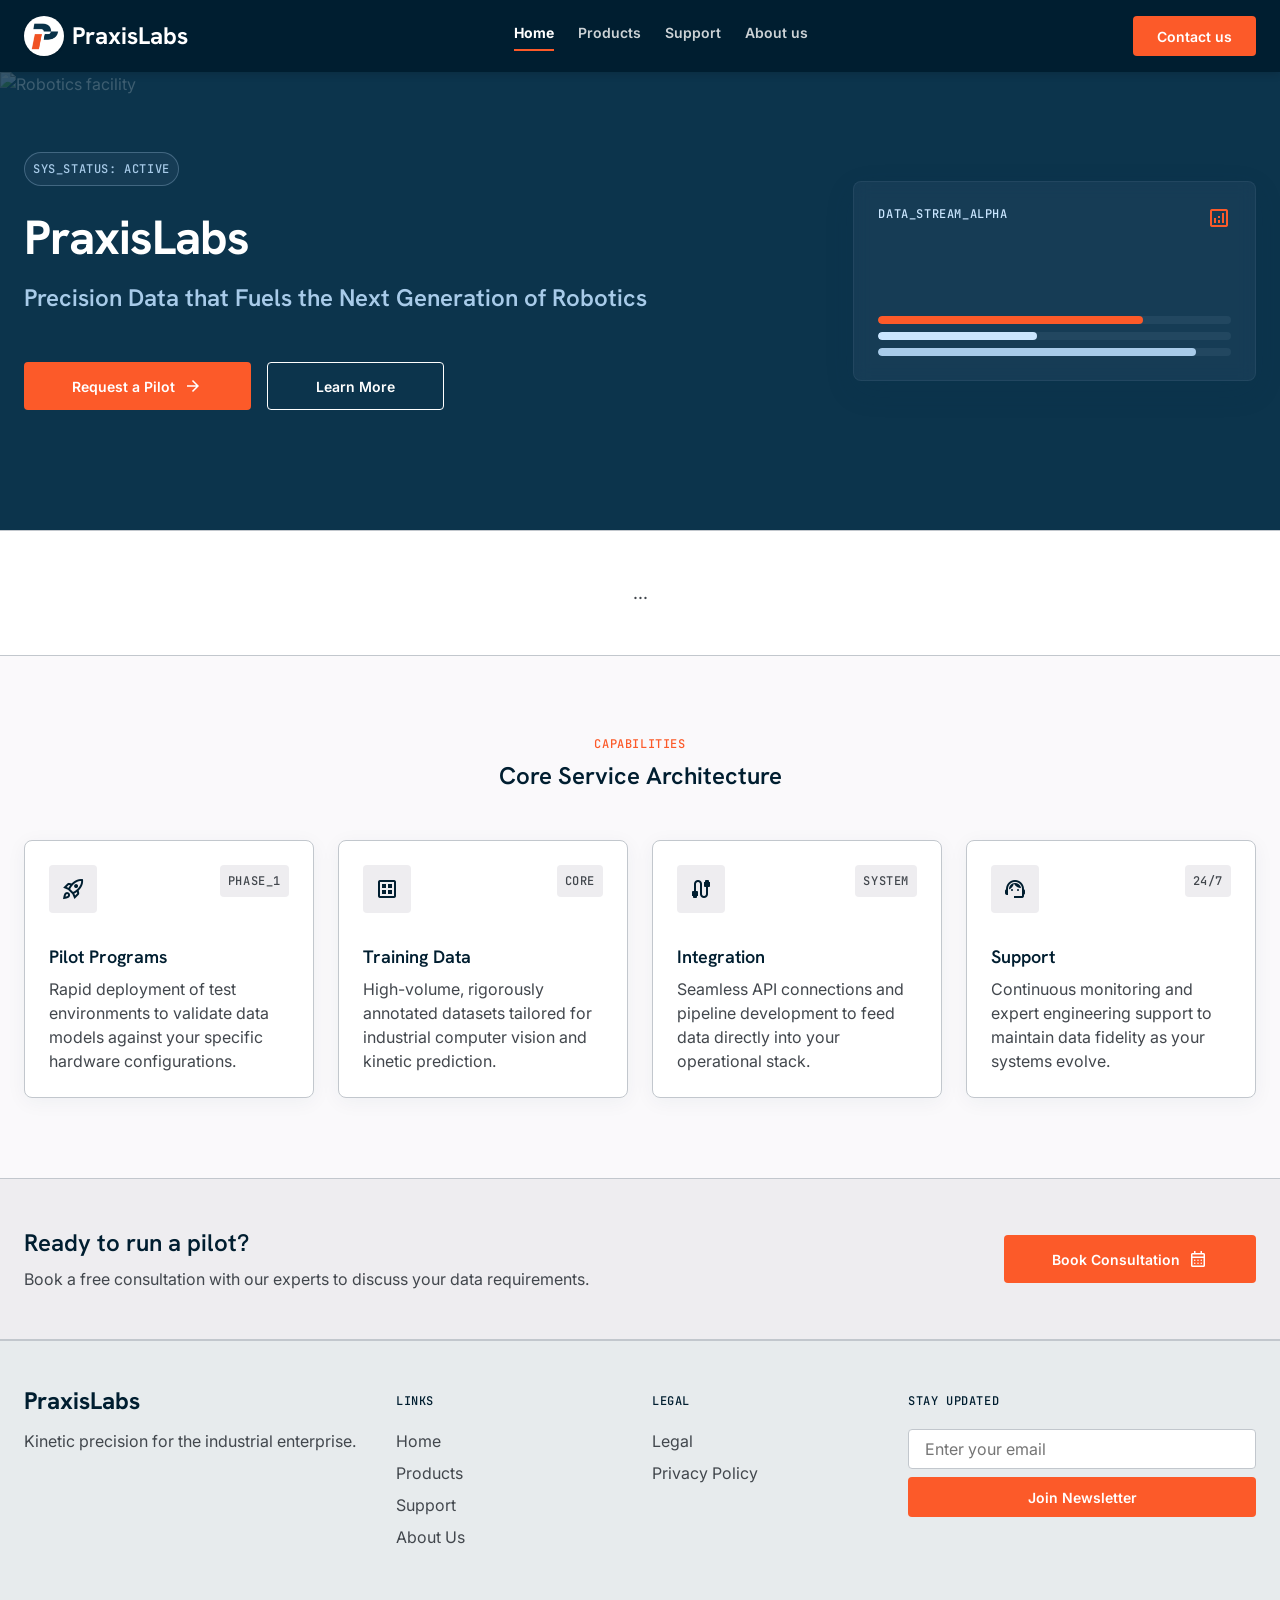
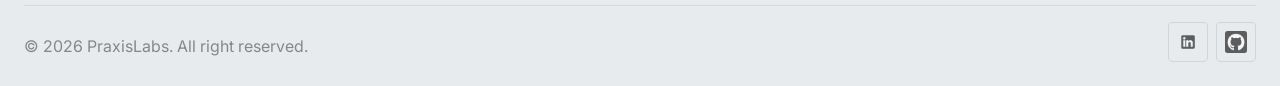
==== commit 4efade48: "Add PraxisLabs logo as browser tab favicon" ====
--- a/index.html
+++ b/index.html
@@ -5,6 +5,7 @@
 <meta name="viewport" content="width=device-width, initial-scale=1.0"/>
 <title>PraxisLabs - Precision Data for Robotics</title>
 <meta name="description" content="PraxisLabs provides labeled robot data, matched with different robots and components. Precision data that fuels the next generation of robotics."/>
+<link rel="icon" type="image/png" href="praxislabs_robotics_data_website/photos/logo.png"/>
 <link rel="stylesheet" href="index.css"/>
 </head>
 <body>
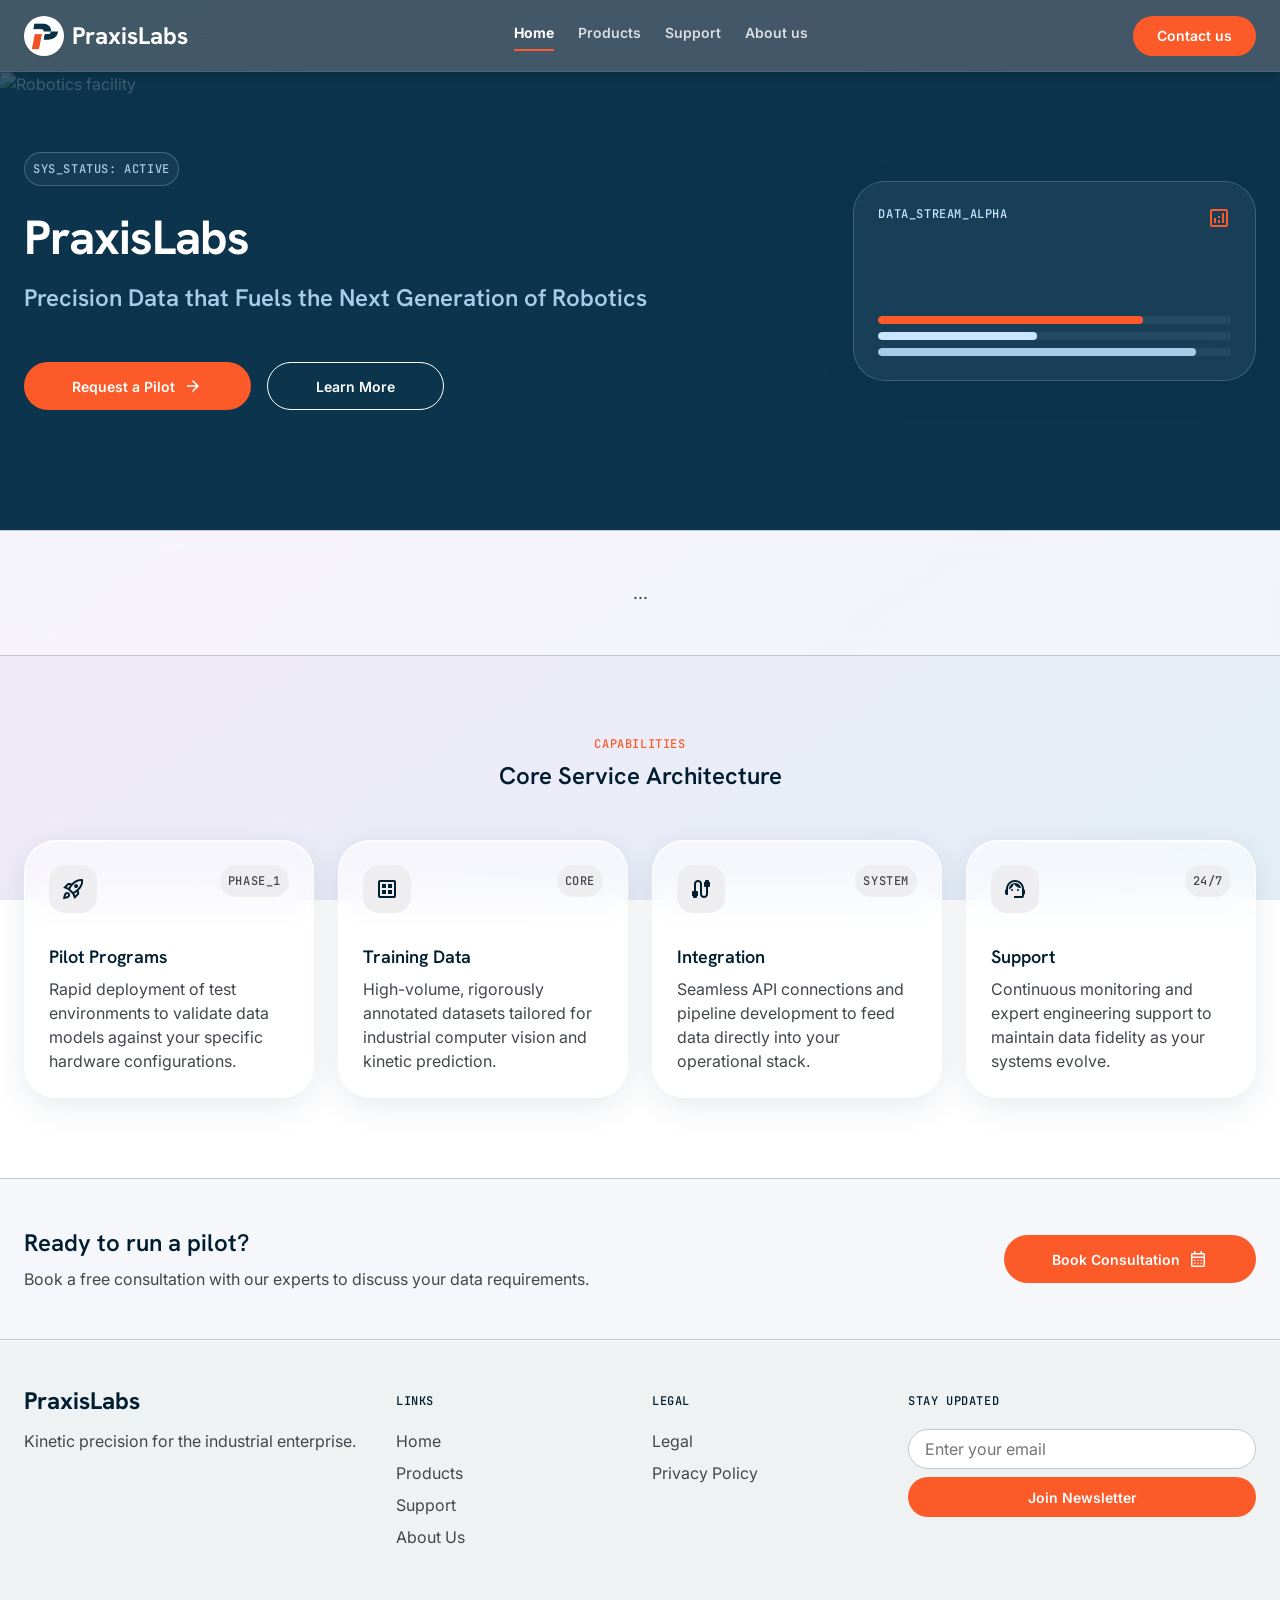
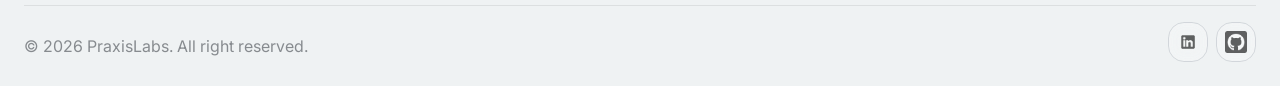
==== commit 75402e93: "ver1.2: glassmorphism and rounded corner redesign at root" ====
--- a/index.html
+++ b/index.html
@@ -95,7 +95,7 @@
       <div class="search-bar"><span class="material-symbols-outlined">search</span><input type="text" placeholder="Search for your problems…"/></div>
     </section>
     <section class="contact-grid">
-      <div class="card contact-option"><div class="icon-circle"><span class="material-symbols-outlined">mail</span></div><h3 class="headline-md" style="color:var(--primary);margin-bottom:8px">Email Support</h3><p class="body-md" style="color:var(--on-surface-variant);margin-bottom:16px">Get in touch with our technical team directly.</p><a href="mailto:official.praxis.labs@gmail.com" class="btn-text" style="color:var(--secondary-container);margin-top:auto">official.praxis.labs@gmail.com</a></div>
+      <div class="card contact-option"><div class="icon-circle"><span class="material-symbols-outlined">mail</span></div><h3 class="headline-md" style="color:var(--primary);margin-bottom:8px">Email Support</h3><p class="body-md" style="color:var(--on-surface-variant);margin-bottom:16px">Get in touch with our technical team directly.</p><a href="mailto:support@praxis.com" class="btn-text" style="color:var(--secondary-container);margin-top:auto">support@praxis.com</a></div>
       <div class="card contact-option"><div class="icon-circle"><span class="material-symbols-outlined">confirmation_number</span></div><h3 class="headline-md" style="color:var(--primary);margin-bottom:8px">Submit a Ticket</h3><p class="body-md" style="color:var(--on-surface-variant);margin-bottom:16px">Report an issue and track its resolution status.</p><button class="btn-sm" style="margin-top:auto">Open Portal</button></div>
       <div class="card contact-option" style="position:relative;overflow:hidden"><div style="position:absolute;top:16px;right:16px" class="chip">Active Pilots Only</div><div class="icon-circle" style="margin-top:8px"><span class="material-symbols-outlined">phone</span></div><h3 class="headline-md" style="color:var(--primary);margin-bottom:8px">Phone Support</h3><p class="body-md" style="color:var(--on-surface-variant);margin-bottom:16px">Immediate assistance for critical deployment issues.</p><button class="btn-outline-navy" style="margin-top:auto">Request Callback</button></div>
     </section>
@@ -173,13 +173,13 @@
         <div class="card">
           <div style="display:flex;align-items:center;gap:8px;margin-bottom:16px"><span class="material-symbols-outlined" style="color:var(--secondary-container);font-variation-settings:'FILL' 1">corporate_fare</span><h3 class="headline-md" style="color:var(--primary)">Headquarters</h3></div>
           <div style="display:flex;align-items:start;gap:8px;color:var(--on-surface-variant)"><span class="material-symbols-outlined" style="font-size:20px;color:var(--outline);margin-top:2px">location_on</span><span>Praxis Tower<br/>Gia Lam District<br/>Hanoi</span></div>
-          <div style="height:150px;margin-top:12px;border-radius:var(--radius);overflow:hidden;border:1px solid var(--outline-variant);background:var(--surface-high);display:flex;align-items:center;justify-content:center"><span class="material-symbols-outlined" style="font-size:48px;color:var(--outline)">map</span></div>
+          <div style="height:150px;margin-top:12px;border-radius:var(--radius-lg);overflow:hidden;border:1px solid var(--outline-variant);background:var(--surface-high);display:flex;align-items:center;justify-content:center"><span class="material-symbols-outlined" style="font-size:48px;color:var(--outline)">map</span></div>
         </div>
         <div class="card">
           <h3 class="headline-md" style="color:var(--primary);margin-bottom:16px">Direct Contact</h3>
           <div style="display:flex;flex-direction:column;gap:16px">
-            <div class="contact-row"><span class="material-symbols-outlined">mail</span><div><p class="label-sm" style="color:var(--on-surface-variant)">EXECUTIVE</p><a href="mailto:official.praxis.labs@gmail.com" class="body-md" style="color:var(--primary)">official.praxis.labs@gmail.com</a></div></div>
-            <div class="contact-row"><span class="material-symbols-outlined">support_agent</span><div><p class="label-sm" style="color:var(--on-surface-variant)">TECHNICAL SUPPORT</p><a href="mailto:official.praxis.labs@gmail.com" class="body-md" style="color:var(--primary)">official.praxis.labs@gmail.com</a></div></div>
+            <div class="contact-row"><span class="material-symbols-outlined">mail</span><div><p class="label-sm" style="color:var(--on-surface-variant)">EXECUTIVE</p><a href="mailto:ceo@praxis.com" class="body-md" style="color:var(--primary)">ceo@praxis.com</a></div></div>
+            <div class="contact-row"><span class="material-symbols-outlined">support_agent</span><div><p class="label-sm" style="color:var(--on-surface-variant)">TECHNICAL SUPPORT</p><a href="mailto:support@praxis.com" class="body-md" style="color:var(--primary)">support@praxis.com</a></div></div>
             <div class="contact-row"><span class="material-symbols-outlined">call</span><div><p class="label-sm" style="color:var(--on-surface-variant)">PHONE</p><p class="body-md" style="color:var(--primary)">0987654321</p></div></div>
           </div>
         </div>
@@ -202,7 +202,7 @@
   </main>
 </div>
 
-<!-- ===== PRODUCTS PAGE (placeholder) ===== -->
+<!-- ===== PRODUCTS PAGE ===== -->
 <div class="page" id="page-products">
   <div class="container" style="padding:80px 0;text-align:center">
     <span class="chip" style="margin-bottom:16px;display:inline-block">COMING_SOON</span>
--- a/index.css
+++ b/index.css
@@ -494,3 +494,147 @@
   .hero-buttons { flex-direction: column; }
   .btn-primary, .btn-secondary { width: 100%; }
 }
+@import url('../index.css');
+
+/* ===== Radius Overrides ===== */
+:root {
+  --radius-sm: 0.5rem;
+  --radius: 1rem;
+  --radius-lg: 1.5rem;
+  --radius-xl: 2rem;
+}
+
+/* ===== Body: gradient background so glass has depth ===== */
+body {
+  background: linear-gradient(145deg, #e8f0f8 0%, #f0eaf8 40%, #e4eff7 100%);
+  background-attachment: fixed;
+}
+
+/* ===== Navbar: dark glass ===== */
+.navbar {
+  background: rgba(0, 30, 48, 0.72);
+  backdrop-filter: blur(28px);
+  -webkit-backdrop-filter: blur(28px);
+  border-bottom: 1px solid rgba(255, 255, 255, 0.08);
+}
+
+/* ===== Cards: frosted glass ===== */
+.card {
+  background: rgba(255, 255, 255, 0.55);
+  backdrop-filter: blur(18px);
+  -webkit-backdrop-filter: blur(18px);
+  border: 1px solid rgba(255, 255, 255, 0.75);
+  border-radius: var(--radius-xl);
+  box-shadow: 0 8px 32px rgba(12, 52, 76, 0.10), inset 0 1px 0 rgba(255,255,255,0.8);
+}
+.card:hover {
+  transform: translateY(-4px);
+  box-shadow: 0 16px 48px rgba(12, 52, 76, 0.15), inset 0 1px 0 rgba(255,255,255,0.9);
+}
+
+/* ===== Buttons: pill shaped ===== */
+.btn-primary, .btn-secondary, .btn-contact-nav, .btn-sm {
+  border-radius: var(--radius-full);
+}
+.btn-outline-navy { border-radius: var(--radius-full); }
+
+/* ===== Chips: more rounded ===== */
+.chip { border-radius: var(--radius-full); }
+.chip-outline { border-radius: var(--radius-full); }
+
+/* ===== Inputs / Selects: rounder ===== */
+.form-group input,
+.form-group select,
+.form-group textarea {
+  border-radius: var(--radius);
+  background: rgba(255, 255, 255, 0.6);
+  backdrop-filter: blur(8px);
+  -webkit-backdrop-filter: blur(8px);
+}
+.search-bar input {
+  border-radius: var(--radius-full);
+  background: rgba(255, 255, 255, 0.65);
+  backdrop-filter: blur(12px);
+  -webkit-backdrop-filter: blur(12px);
+}
+
+/* ===== Data panel (hero): enhanced glass ===== */
+.data-panel {
+  background: rgba(64, 98, 124, 0.25);
+  backdrop-filter: blur(20px);
+  -webkit-backdrop-filter: blur(20px);
+  border: 1px solid rgba(168, 203, 233, 0.25);
+  border-radius: var(--radius-xl);
+}
+
+/* ===== Progress bars: rounder ===== */
+.progress-bar, .progress-fill { border-radius: var(--radius-full); }
+
+/* ===== CTA Banner: glass ===== */
+.cta-banner {
+  background: rgba(238, 242, 248, 0.6);
+  backdrop-filter: blur(12px);
+  -webkit-backdrop-filter: blur(12px);
+}
+
+/* ===== Intro section: glass ===== */
+.intro-section {
+  background: rgba(255, 255, 255, 0.45);
+  backdrop-filter: blur(10px);
+  -webkit-backdrop-filter: blur(10px);
+}
+
+/* ===== FAQ items: glass ===== */
+.faq-item {
+  background: rgba(255, 255, 255, 0.55);
+  backdrop-filter: blur(14px);
+  -webkit-backdrop-filter: blur(14px);
+  border: 1px solid rgba(255, 255, 255, 0.75);
+  border-radius: var(--radius-lg);
+}
+
+/* ===== Contact rows: glass ===== */
+.contact-row {
+  background: rgba(255, 255, 255, 0.5);
+  backdrop-filter: blur(8px);
+  -webkit-backdrop-filter: blur(8px);
+  border-radius: var(--radius);
+}
+
+/* ===== Social links: rounder ===== */
+.social-links a {
+  border-radius: var(--radius);
+  background: rgba(255, 255, 255, 0.5);
+  backdrop-filter: blur(8px);
+  -webkit-backdrop-filter: blur(8px);
+}
+
+/* ===== Footer: glass ===== */
+.footer {
+  background: rgba(231, 235, 237, 0.65);
+  backdrop-filter: blur(20px);
+  -webkit-backdrop-filter: blur(20px);
+  border-top: 1px solid rgba(255, 255, 255, 0.6);
+}
+
+/* ===== Timeline badge: rounder ===== */
+.timeline-badge { border-radius: var(--radius-full); }
+
+/* ===== Navbar brand logo circle: rounder ===== */
+.navbar-brand .logo-circle { border-radius: var(--radius-lg); }
+
+/* ===== Team card photo: rounder ===== */
+.team-card .photo { border-radius: var(--radius-lg); }
+.team-card .photo .id-badge { border-radius: var(--radius-full); }
+
+/* ===== About hero image: rounder ===== */
+.about-hero-img { border-radius: var(--radius-xl); }
+
+/* ===== Story images: rounder ===== */
+.story-images img { border-radius: var(--radius-lg); }
+
+/* ===== Online badge: rounder ===== */
+.online-badge { border-radius: var(--radius-full); }
+
+/* ===== Newsletter input: rounder ===== */
+.footer-newsletter input { border-radius: var(--radius-full); }
